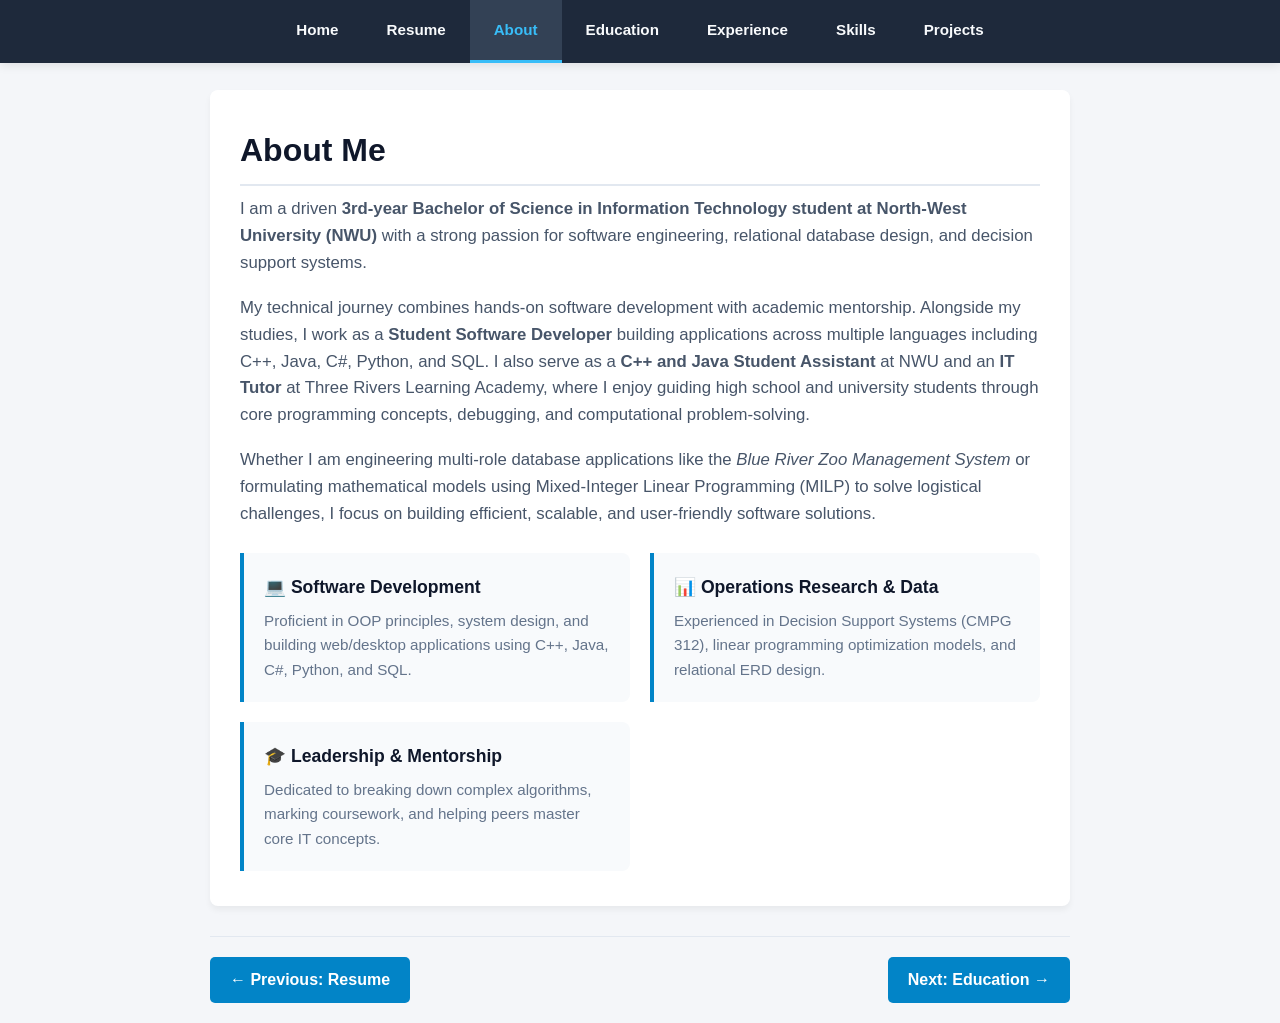
==== About.html @ 1f2f242a "Add files via upload" ====
<!DOCTYPE html>
<html lang="en">
<head>
    <meta charset="UTF-8">
    <meta name="viewport" content="width=device-width, initial-scale=1.0">
    <title>About Me - Virtual CV</title>
    <style>
        * {
            box-sizing: border-box;
            margin: 0;
            padding: 0;
        }

        body {
            font-family: 'Segoe UI', Tahoma, Geneva, Verdana, sans-serif;
            background-color: #f4f6f9;
            color: #333;
            line-height: 1.6;
            padding-top: 70px;
            overflow-x: hidden;
        }

        .container {
            max-width: 900px;
            margin: 0 auto;
            padding: 20px;
        }

        header {
            position: fixed;
            top: 0;
            left: 0;
            width: 100%;
            background-color: #1e293b;
            box-shadow: 0 2px 10px rgba(0,0,0,0.1);
            z-index: 1000;
            animation: slideDown 0.6s cubic-bezier(0.16, 1, 0.3, 1);
        }

        nav {
            display: flex;
            justify-content: center;
            max-width: 900px;
            margin: 0 auto;
        }

        nav a {
            color: #f8fafc;
            text-decoration: none;
            padding: 18px 24px;
            font-weight: 600;
            font-size: 0.95rem;
            transition: all 0.3s ease;
            border-bottom: 3px solid transparent;
        }

        nav a.active, nav a:hover {
            background-color: #334155;
            border-bottom: 3px solid #38bdf8;
            color: #38bdf8;
        }

        .about-card {
            background-color: #ffffff;
            border-radius: 8px;
            padding: 35px 30px;
            box-shadow: 0 4px 6px rgba(0,0,0,0.05);
            margin-bottom: 25px;
            opacity: 0;
            animation: fadeInUp 0.8s cubic-bezier(0.16, 1, 0.3, 1) 0.1s forwards;
            transition: transform 0.3s ease, box-shadow 0.3s ease;
        }

        .about-card:hover {
            transform: translateY(-4px);
            box-shadow: 0 8px 15px rgba(0,0,0,0.08);
        }

        .about-card h1 {
            font-size: 2rem;
            color: #0f172a;
            margin-bottom: 10px;
            border-bottom: 2px solid #e2e8f0;
            padding-bottom: 8px;
        }

        .about-card p {
            color: #475569;
            font-size: 1.05rem;
            margin-bottom: 18px;
        }

        .highlights-grid {
            display: grid;
            grid-template-columns: repeat(auto-fit, minmax(260px, 1fr));
            gap: 20px;
            margin-top: 25px;
        }

        .highlight-box {
            background-color: #f8fafc;
            border-left: 4px solid #0284c7;
            padding: 20px;
            border-radius: 0 8px 8px 0;
            opacity: 0;
            animation: fadeInUp 0.8s cubic-bezier(0.16, 1, 0.3, 1) forwards;
            transition: transform 0.3s ease, box-shadow 0.3s ease, border-left-color 0.3s ease;
        }

        .highlight-box:nth-child(1) { animation-delay: 0.3s; }
        .highlight-box:nth-child(2) { animation-delay: 0.45s; }
        .highlight-box:nth-child(3) { animation-delay: 0.6s; }

        .highlight-box:hover {
            transform: translateY(-4px) translateX(2px);
            box-shadow: 0 6px 12px rgba(0,0,0,0.06);
            border-left-color: #38bdf8;
        }

        .highlight-box h3 {
            color: #0f172a;
            font-size: 1.1rem;
            margin-bottom: 8px;
        }

        .highlight-box p {
            color: #64748b;
            font-size: 0.95rem;
            margin-bottom: 0;
        }

        .page-nav {
            display: flex;
            justify-content: space-between;
            align-items: center;
            margin-top: 30px;
            padding-top: 20px;
            border-top: 1px solid #e2e8f0;
            opacity: 0;
            animation: fadeInUp 0.8s cubic-bezier(0.16, 1, 0.3, 1) 0.7s forwards;
        }

        .btn-nav {
            display: inline-block;
            padding: 10px 20px;
            background-color: #0284c7;
            color: #ffffff;
            text-decoration: none;
            font-weight: 600;
            border-radius: 5px;
            transition: all 0.2s ease;
        }

        .btn-nav:hover {
            background-color: #0369a1;
            transform: translateX(3px);
            box-shadow: 0 4px 10px rgba(2, 132, 199, 0.3);
        }

        @keyframes slideDown {
            from { transform: translateY(-100%); }
            to { transform: translateY(0); }
        }

        @keyframes fadeInUp {
            from {
                opacity: 0;
                transform: translateY(20px);
            }
            to {
                opacity: 1;
                transform: translateY(0);
            }
        }

        @media print {
            header, .page-nav {
                display: none;
            }
            body {
                padding-top: 0;
                background-color: #ffffff;
            }
            .container {
                max-width: 100%;
                padding: 0;
            }
            .about-card, .highlight-box {
                box-shadow: none;
                border: none;
                padding: 15px 0;
                animation: none !important;
                opacity: 1 !important;
                transform: none !important;
            }
        }

        @media (max-width: 600px) {
            nav {
                flex-wrap: wrap;
            }
            nav a {
                padding: 10px 12px;
                font-size: 0.85rem;
            }
        }
    </style>
</head>
<body>

    <header>
        <nav>
            <a href="index.html">Home</a>
            <a href="resume.html">Resume</a>            
            <a href="about.html" class="active">About</a>
            <a href="education.html">Education</a>
            <a href="experience.html">Experience</a>
            <a href="skills.html">Skills</a>
            <a href="projects.html">Projects</a>
        </nav>
    </header>

    <div class="container">

        <div class="about-card">
            <h1>About Me</h1>
            
            <p>
                I am a driven <strong>3rd-year Bachelor of Science in Information Technology student at North-West University (NWU)</strong> with a strong passion for software engineering, relational database design, and decision support systems.
            </p>

            <p>
                My technical journey combines hands-on software development with academic mentorship. Alongside my studies, I work as a <strong>Student Software Developer</strong> building applications across multiple languages including C++, Java, C#, Python, and SQL. I also serve as a <strong>C++ and Java Student Assistant</strong> at NWU and an <strong>IT Tutor</strong> at Three Rivers Learning Academy, where I enjoy guiding high school and university students through core programming concepts, debugging, and computational problem-solving.
            </p>

            <p>
                Whether I am engineering multi-role database applications like the <em>Blue River Zoo Management System</em> or formulating mathematical models using Mixed-Integer Linear Programming (MILP) to solve logistical challenges, I focus on building efficient, scalable, and user-friendly software solutions.
            </p>

            <div class="highlights-grid">
                <div class="highlight-box">
                    <h3>💻 Software Development</h3>
                    <p>Proficient in OOP principles, system design, and building web/desktop applications using C++, Java, C#, Python, and SQL.</p>
                </div>

                <div class="highlight-box">
                    <h3>📊 Operations Research & Data</h3>
                    <p>Experienced in Decision Support Systems (CMPG 312), linear programming optimization models, and relational ERD design.</p>
                </div>

                <div class="highlight-box">
                    <h3>🎓 Leadership & Mentorship</h3>
                    <p>Dedicated to breaking down complex algorithms, marking coursework, and helping peers master core IT concepts.</p>
                </div>
            </div>
        </div>

        <div class="page-nav">
            <a href="resume.html" class="btn-nav">&larr; Previous: Resume</a>
            <a href="education.html" class="btn-nav">Next: Education &rarr;</a>
        </div>

    </div>

</body>
</html>
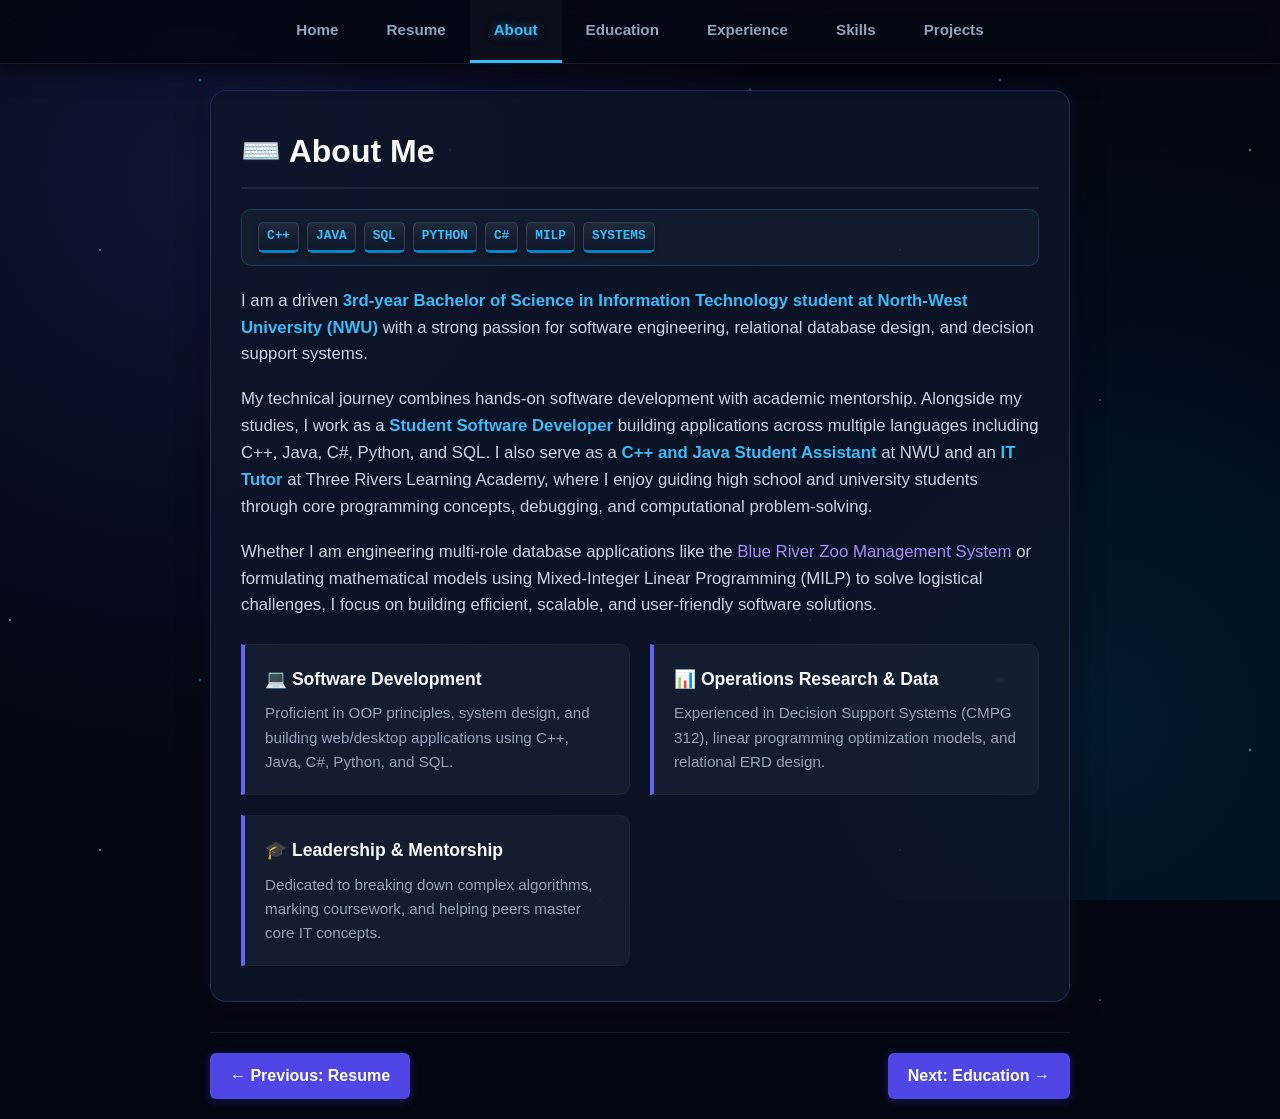
==== commit 4822527c: "Revamp About page styles and animations Updated styles for improved aesthetics and functionality, in" ====
--- a/About.html
+++ b/About.html
@@ -1,266 +1,458 @@
-<!DOCTYPE html>
-<html lang="en">
-<head>
-    <meta charset="UTF-8">
-    <meta name="viewport" content="width=device-width, initial-scale=1.0">
-    <title>About Me - Virtual CV</title>
-    <style>
-        * {
-            box-sizing: border-box;
-            margin: 0;
-            padding: 0;
-        }
-
-        body {
-            font-family: 'Segoe UI', Tahoma, Geneva, Verdana, sans-serif;
-            background-color: #f4f6f9;
-            color: #333;
-            line-height: 1.6;
-            padding-top: 70px;
-            overflow-x: hidden;
-        }
-
-        .container {
-            max-width: 900px;
-            margin: 0 auto;
-            padding: 20px;
-        }
-
-        header {
-            position: fixed;
-            top: 0;
-            left: 0;
-            width: 100%;
-            background-color: #1e293b;
-            box-shadow: 0 2px 10px rgba(0,0,0,0.1);
-            z-index: 1000;
-            animation: slideDown 0.6s cubic-bezier(0.16, 1, 0.3, 1);
-        }
-
-        nav {
-            display: flex;
-            justify-content: center;
-            max-width: 900px;
-            margin: 0 auto;
-        }
-
-        nav a {
-            color: #f8fafc;
-            text-decoration: none;
-            padding: 18px 24px;
-            font-weight: 600;
-            font-size: 0.95rem;
-            transition: all 0.3s ease;
-            border-bottom: 3px solid transparent;
-        }
-
-        nav a.active, nav a:hover {
-            background-color: #334155;
-            border-bottom: 3px solid #38bdf8;
-            color: #38bdf8;
-        }
-
-        .about-card {
-            background-color: #ffffff;
-            border-radius: 8px;
-            padding: 35px 30px;
-            box-shadow: 0 4px 6px rgba(0,0,0,0.05);
-            margin-bottom: 25px;
-            opacity: 0;
-            animation: fadeInUp 0.8s cubic-bezier(0.16, 1, 0.3, 1) 0.1s forwards;
-            transition: transform 0.3s ease, box-shadow 0.3s ease;
-        }
-
-        .about-card:hover {
-            transform: translateY(-4px);
-            box-shadow: 0 8px 15px rgba(0,0,0,0.08);
-        }
-
-        .about-card h1 {
-            font-size: 2rem;
-            color: #0f172a;
-            margin-bottom: 10px;
-            border-bottom: 2px solid #e2e8f0;
-            padding-bottom: 8px;
-        }
-
-        .about-card p {
-            color: #475569;
-            font-size: 1.05rem;
-            margin-bottom: 18px;
-        }
-
-        .highlights-grid {
-            display: grid;
-            grid-template-columns: repeat(auto-fit, minmax(260px, 1fr));
-            gap: 20px;
-            margin-top: 25px;
-        }
-
-        .highlight-box {
-            background-color: #f8fafc;
-            border-left: 4px solid #0284c7;
-            padding: 20px;
-            border-radius: 0 8px 8px 0;
-            opacity: 0;
-            animation: fadeInUp 0.8s cubic-bezier(0.16, 1, 0.3, 1) forwards;
-            transition: transform 0.3s ease, box-shadow 0.3s ease, border-left-color 0.3s ease;
-        }
-
-        .highlight-box:nth-child(1) { animation-delay: 0.3s; }
-        .highlight-box:nth-child(2) { animation-delay: 0.45s; }
-        .highlight-box:nth-child(3) { animation-delay: 0.6s; }
-
-        .highlight-box:hover {
-            transform: translateY(-4px) translateX(2px);
-            box-shadow: 0 6px 12px rgba(0,0,0,0.06);
-            border-left-color: #38bdf8;
-        }
-
-        .highlight-box h3 {
-            color: #0f172a;
-            font-size: 1.1rem;
-            margin-bottom: 8px;
-        }
-
-        .highlight-box p {
-            color: #64748b;
-            font-size: 0.95rem;
-            margin-bottom: 0;
-        }
-
-        .page-nav {
-            display: flex;
-            justify-content: space-between;
-            align-items: center;
-            margin-top: 30px;
-            padding-top: 20px;
-            border-top: 1px solid #e2e8f0;
-            opacity: 0;
-            animation: fadeInUp 0.8s cubic-bezier(0.16, 1, 0.3, 1) 0.7s forwards;
-        }
-
-        .btn-nav {
-            display: inline-block;
-            padding: 10px 20px;
-            background-color: #0284c7;
-            color: #ffffff;
-            text-decoration: none;
-            font-weight: 600;
-            border-radius: 5px;
-            transition: all 0.2s ease;
-        }
-
-        .btn-nav:hover {
-            background-color: #0369a1;
-            transform: translateX(3px);
-            box-shadow: 0 4px 10px rgba(2, 132, 199, 0.3);
-        }
-
-        @keyframes slideDown {
-            from { transform: translateY(-100%); }
-            to { transform: translateY(0); }
-        }
-
-        @keyframes fadeInUp {
-            from {
-                opacity: 0;
-                transform: translateY(20px);
-            }
-            to {
-                opacity: 1;
-                transform: translateY(0);
-            }
-        }
-
-        @media print {
-            header, .page-nav {
-                display: none;
-            }
-            body {
-                padding-top: 0;
-                background-color: #ffffff;
-            }
-            .container {
-                max-width: 100%;
-                padding: 0;
-            }
-            .about-card, .highlight-box {
-                box-shadow: none;
-                border: none;
-                padding: 15px 0;
-                animation: none !important;
-                opacity: 1 !important;
-                transform: none !important;
-            }
-        }
-
-        @media (max-width: 600px) {
-            nav {
-                flex-wrap: wrap;
-            }
-            nav a {
-                padding: 10px 12px;
-                font-size: 0.85rem;
-            }
-        }
-    </style>
-</head>
-<body>
-
-    <header>
-        <nav>
-            <a href="index.html">Home</a>
-            <a href="resume.html">Resume</a>            
-            <a href="about.html" class="active">About</a>
-            <a href="education.html">Education</a>
-            <a href="experience.html">Experience</a>
-            <a href="skills.html">Skills</a>
-            <a href="projects.html">Projects</a>
-        </nav>
-    </header>
-
-    <div class="container">
-
-        <div class="about-card">
-            <h1>About Me</h1>
-            
-            <p>
-                I am a driven <strong>3rd-year Bachelor of Science in Information Technology student at North-West University (NWU)</strong> with a strong passion for software engineering, relational database design, and decision support systems.
-            </p>
-
-            <p>
-                My technical journey combines hands-on software development with academic mentorship. Alongside my studies, I work as a <strong>Student Software Developer</strong> building applications across multiple languages including C++, Java, C#, Python, and SQL. I also serve as a <strong>C++ and Java Student Assistant</strong> at NWU and an <strong>IT Tutor</strong> at Three Rivers Learning Academy, where I enjoy guiding high school and university students through core programming concepts, debugging, and computational problem-solving.
-            </p>
-
-            <p>
-                Whether I am engineering multi-role database applications like the <em>Blue River Zoo Management System</em> or formulating mathematical models using Mixed-Integer Linear Programming (MILP) to solve logistical challenges, I focus on building efficient, scalable, and user-friendly software solutions.
-            </p>
-
-            <div class="highlights-grid">
-                <div class="highlight-box">
-                    <h3>💻 Software Development</h3>
-                    <p>Proficient in OOP principles, system design, and building web/desktop applications using C++, Java, C#, Python, and SQL.</p>
-                </div>
-
-                <div class="highlight-box">
-                    <h3>📊 Operations Research & Data</h3>
-                    <p>Experienced in Decision Support Systems (CMPG 312), linear programming optimization models, and relational ERD design.</p>
-                </div>
-
-                <div class="highlight-box">
-                    <h3>🎓 Leadership & Mentorship</h3>
-                    <p>Dedicated to breaking down complex algorithms, marking coursework, and helping peers master core IT concepts.</p>
-                </div>
-            </div>
-        </div>
-
-        <div class="page-nav">
-            <a href="resume.html" class="btn-nav">&larr; Previous: Resume</a>
-            <a href="education.html" class="btn-nav">Next: Education &rarr;</a>
-        </div>
-
-    </div>
-
-</body>
-</html>+<!DOCTYPE html>
+<html lang="en">
+<head>
+    <meta charset="UTF-8">
+    <meta name="viewport" content="width=device-width, initial-scale=1.0">
+    <title>About Me - Virtual CV</title>
+    <style>
+        * {
+            box-sizing: border-box;
+            margin: 0;
+            padding: 0;
+        }
+
+        ::-webkit-scrollbar {
+            width: 8px;
+        }
+        ::-webkit-scrollbar-track {
+            background: #030712;
+        }
+        ::-webkit-scrollbar-thumb {
+            background: #1e1b4b;
+            border-radius: 4px;
+        }
+        ::-webkit-scrollbar-thumb:hover {
+            background: #38bdf8;
+        }
+
+        body {
+            font-family: 'Segoe UI', Tahoma, Geneva, Verdana, sans-serif;
+            background-color: #030712;
+            color: #f1f5f9;
+            line-height: 1.6;
+            padding-top: 70px;
+            overflow-x: hidden;
+            position: relative;
+            min-height: 100vh;
+        }
+
+        .starfield {
+            position: fixed;
+            top: 0;
+            left: 0;
+            width: 100%;
+            height: 100%;
+            pointer-events: none;
+            z-index: -1;
+            background: 
+                radial-gradient(circle at 15% 20%, rgba(99, 102, 241, 0.15) 0%, transparent 45%),
+                radial-gradient(circle at 85% 80%, rgba(14, 165, 233, 0.12) 0%, transparent 45%),
+                radial-gradient(circle at 50% 50%, rgba(3, 7, 18, 0.95) 0%, #030712 100%);
+        }
+
+        .starfield::before {
+            content: "";
+            position: absolute;
+            top: 0;
+            left: 0;
+            width: 200%;
+            height: 200%;
+            background-image: 
+                radial-gradient(1.5px 1.5px at 10px 20px, #ffffff, rgba(0,0,0,0)),
+                radial-gradient(1.5px 1.5px at 100px 250px, #e0e7ff, rgba(0,0,0,0)),
+                radial-gradient(2px 2px at 200px 80px, #38bdf8, rgba(0,0,0,0)),
+                radial-gradient(1px 1px at 300px 400px, #ffffff, rgba(0,0,0,0)),
+                radial-gradient(2px 2px at 450px 150px, #a5b4fc, rgba(0,0,0,0)),
+                radial-gradient(1px 1px at 600px 300px, #ffffff, rgba(0,0,0,0)),
+                radial-gradient(2px 2px at 750px 90px, #38bdf8, rgba(0,0,0,0)),
+                radial-gradient(1.5px 1.5px at 900px 500px, #e0e7ff, rgba(0,0,0,0));
+            background-repeat: repeat;
+            background-size: 800px 600px;
+            opacity: 0.7;
+            animation: twinkle 6s ease-in-out infinite alternate;
+        }
+
+        .tech-shower {
+            position: fixed;
+            top: 0;
+            left: 0;
+            width: 100%;
+            height: 100%;
+            pointer-events: none;
+            z-index: -1;
+            overflow: hidden;
+            font-family: 'Consolas', 'Courier New', monospace;
+        }
+
+        .falling-key {
+            position: absolute;
+            top: -60px;
+            color: #38bdf8;
+            font-size: 0.85rem;
+            font-weight: bold;
+            opacity: 0;
+            text-shadow: 0 0 8px rgba(56, 189, 248, 0.8);
+            animation: fallKey 6s linear infinite;
+        }
+
+        .falling-key:nth-child(1) { left: 8%; animation-duration: 5.2s; animation-delay: 0s; }
+        .falling-key:nth-child(2) { left: 22%; animation-duration: 7s; animation-delay: 1.8s; color: #818cf8; }
+        .falling-key:nth-child(3) { left: 38%; animation-duration: 4.8s; animation-delay: 0.5s; }
+        .falling-key:nth-child(4) { left: 52%; animation-duration: 6.5s; animation-delay: 2.3s; color: #a78bfa; }
+        .falling-key:nth-child(5) { left: 68%; animation-duration: 5.5s; animation-delay: 0.2s; }
+        .falling-key:nth-child(6) { left: 82%; animation-duration: 7.2s; animation-delay: 3.1s; color: #38bdf8; }
+        .falling-key:nth-child(7) { left: 94%; animation-duration: 5.8s; animation-delay: 1.2s; }
+
+        .container {
+            max-width: 900px;
+            margin: 0 auto;
+            padding: 20px;
+        }
+
+        header {
+            position: fixed;
+            top: 0;
+            left: 0;
+            width: 100%;
+            background-color: rgba(3, 7, 18, 0.85);
+            backdrop-filter: blur(12px);
+            -webkit-backdrop-filter: blur(12px);
+            border-bottom: 1px solid rgba(255, 255, 255, 0.08);
+            box-shadow: 0 4px 20px rgba(0, 0, 0, 0.6);
+            z-index: 1000;
+            animation: slideDown 0.6s cubic-bezier(0.16, 1, 0.3, 1);
+        }
+
+        nav {
+            display: flex;
+            justify-content: center;
+            max-width: 900px;
+            margin: 0 auto;
+        }
+
+        nav a {
+            color: #94a3b8;
+            text-decoration: none;
+            padding: 18px 24px;
+            font-weight: 600;
+            font-size: 0.95rem;
+            transition: all 0.3s ease;
+            border-bottom: 3px solid transparent;
+        }
+
+        nav a.active, nav a:hover {
+            background-color: rgba(255, 255, 255, 0.03);
+            border-bottom: 3px solid #38bdf8;
+            color: #38bdf8;
+            text-shadow: 0 0 10px rgba(56, 189, 248, 0.5);
+        }
+
+        .about-card {
+            background-color: rgba(15, 23, 42, 0.78);
+            border: 1px solid rgba(99, 102, 241, 0.25);
+            border-radius: 16px;
+            padding: 35px 30px;
+            box-shadow: 0 10px 30px rgba(0, 0, 0, 0.5), 0 0 20px rgba(99, 102, 241, 0.12);
+            margin-bottom: 25px;
+            opacity: 0;
+            animation: fadeInUp 0.8s cubic-bezier(0.16, 1, 0.3, 1) 0.1s forwards;
+            transition: transform 0.3s ease, box-shadow 0.3s ease, border-color 0.3s ease;
+        }
+
+        .about-card:hover {
+            transform: translateY(-4px);
+            border-color: rgba(56, 189, 248, 0.45);
+            box-shadow: 0 15px 35px rgba(0, 0, 0, 0.6), 0 0 30px rgba(56, 189, 248, 0.22);
+        }
+
+        .about-card h1 {
+            font-size: 2rem;
+            color: #f8fafc;
+            margin-bottom: 15px;
+            border-bottom: 2px solid rgba(255, 255, 255, 0.08);
+            padding-bottom: 10px;
+            display: flex;
+            align-items: center;
+            gap: 10px;
+        }
+
+        .about-card p {
+            color: #cbd5e1;
+            font-size: 1.05rem;
+            margin-bottom: 18px;
+        }
+
+        .about-card p strong {
+            color: #38bdf8;
+        }
+
+        .about-card p em {
+            color: #a78bfa;
+            font-style: normal;
+        }
+
+        .tech-keys-bar {
+            display: flex;
+            flex-wrap: wrap;
+            gap: 8px;
+            margin: 20px 0 22px 0;
+            padding: 12px 16px;
+            background: rgba(30, 41, 59, 0.4);
+            border: 1px solid rgba(56, 189, 248, 0.2);
+            border-radius: 10px;
+        }
+
+        .key-cap {
+            display: inline-block;
+            background: linear-gradient(180deg, #1e293b, #0f172a);
+            border: 1px solid rgba(255, 255, 255, 0.15);
+            border-bottom: 3px solid #0284c7;
+            color: #38bdf8;
+            font-family: 'Consolas', 'Courier New', monospace;
+            font-weight: 700;
+            font-size: 0.8rem;
+            padding: 3px 8px;
+            border-radius: 5px;
+            box-shadow: 0 2px 4px rgba(0,0,0,0.4);
+            transition: all 0.2s ease;
+        }
+
+        .key-cap:hover {
+            transform: translateY(-2px);
+            border-bottom-color: #38bdf8;
+            color: #ffffff;
+            box-shadow: 0 4px 10px rgba(56, 189, 248, 0.4);
+        }
+
+        .highlights-grid {
+            display: grid;
+            grid-template-columns: repeat(auto-fit, minmax(260px, 1fr));
+            gap: 20px;
+            margin-top: 25px;
+        }
+
+        .highlight-box {
+            background-color: rgba(30, 41, 59, 0.5);
+            border-left: 4px solid #6366f1;
+            border-top: 1px solid rgba(255, 255, 255, 0.04);
+            border-right: 1px solid rgba(255, 255, 255, 0.04);
+            border-bottom: 1px solid rgba(255, 255, 255, 0.04);
+            padding: 20px;
+            border-radius: 0 10px 10px 0;
+            opacity: 0;
+            animation: fadeInUp 0.8s cubic-bezier(0.16, 1, 0.3, 1) forwards;
+            transition: transform 0.3s ease, box-shadow 0.3s ease, border-left-color 0.3s ease, background-color 0.3s ease;
+        }
+
+        .highlight-box:nth-child(1) { animation-delay: 0.3s; }
+        .highlight-box:nth-child(2) { animation-delay: 0.45s; }
+        .highlight-box:nth-child(3) { animation-delay: 0.6s; }
+
+        .highlight-box:hover {
+            transform: translateY(-4px) translateX(2px);
+            box-shadow: 0 8px 20px rgba(0,0,0,0.4), 0 0 15px rgba(56, 189, 248, 0.2);
+            border-left-color: #38bdf8;
+            background-color: rgba(30, 41, 59, 0.85);
+        }
+
+        .highlight-box h3 {
+            color: #f8fafc;
+            font-size: 1.1rem;
+            margin-bottom: 8px;
+        }
+
+        .highlight-box p {
+            color: #94a3b8;
+            font-size: 0.95rem;
+            margin-bottom: 0;
+        }
+
+        .page-nav {
+            display: flex;
+            justify-content: space-between;
+            align-items: center;
+            margin-top: 30px;
+            padding-top: 20px;
+            border-top: 1px solid rgba(255, 255, 255, 0.08);
+            opacity: 0;
+            animation: fadeInUp 0.8s cubic-bezier(0.16, 1, 0.3, 1) 0.7s forwards;
+        }
+
+        .btn-nav {
+            display: inline-block;
+            padding: 10px 20px;
+            background-color: #4f46e5;
+            color: #ffffff;
+            text-decoration: none;
+            font-weight: 600;
+            border-radius: 6px;
+            transition: all 0.25s ease;
+            box-shadow: 0 2px 10px rgba(79, 70, 229, 0.3);
+        }
+
+        .btn-nav:hover {
+            background-color: #0284c7;
+            transform: translateX(3px);
+            box-shadow: 0 4px 15px rgba(2, 132, 199, 0.5);
+        }
+
+        /* --- KEYFRAME ANIMATIONS --- */
+        @keyframes twinkle {
+            0% { opacity: 0.3; }
+            100% { opacity: 0.8; }
+        }
+
+        @keyframes fallKey {
+            0% {
+                transform: translateY(0);
+                opacity: 0;
+            }
+            15% {
+                opacity: 0.9;
+            }
+            85% {
+                opacity: 0.6;
+            }
+            100% {
+                transform: translateY(115vh);
+                opacity: 0;
+            }
+        }
+
+        @keyframes slideDown {
+            from { transform: translateY(-100%); }
+            to { transform: translateY(0); }
+        }
+
+        @keyframes fadeInUp {
+            from {
+                opacity: 0;
+                transform: translateY(20px);
+            }
+            to {
+                opacity: 1;
+                transform: translateY(0);
+            }
+        }
+
+        @media print {
+            header, .page-nav, .starfield, .tech-shower, .tech-keys-bar {
+                display: none !important;
+            }
+            body {
+                padding-top: 0;
+                background-color: #ffffff;
+                color: #000000;
+            }
+            .container {
+                max-width: 100%;
+                padding: 0;
+            }
+            .about-card, .highlight-box {
+                background-color: #ffffff;
+                box-shadow: none;
+                border: none;
+                padding: 15px 0;
+                animation: none !important;
+                opacity: 1 !important;
+                transform: none !important;
+            }
+            .about-card h1, .highlight-box h3 {
+                color: #000000;
+            }
+            .about-card p, .highlight-box p {
+                color: #333333;
+            }
+        }
+
+        @media (max-width: 600px) {
+            nav {
+                flex-wrap: wrap;
+            }
+            nav a {
+                padding: 10px 12px;
+                font-size: 0.85rem;
+            }
+        }
+    </style>
+</head>
+<body>
+
+    <div class="starfield"></div>
+
+    <div class="tech-shower">
+        <div class="falling-key">[CTRL] 1 0 1</div>
+        <div class="falling-key">&lt;/&gt; { C++ }</div>
+        <div class="falling-key">[ALT] SELECT *</div>
+        <div class="falling-key">[ESC] 0 1 0 1</div>
+        <div class="falling-key">java.util.*</div>
+        <div class="falling-key">[SHIFT] MILP</div>
+        <div class="falling-key">0 1 1 0 [ENTER]</div>
+    </div>
+
+    <header>
+        <nav>
+            <a href="index.html">Home</a>
+            <a href="resume.html">Resume</a>            
+            <a href="about.html" class="active">About</a>
+            <a href="education.html">Education</a>
+            <a href="experience.html">Experience</a>
+            <a href="skills.html">Skills</a>
+            <a href="projects.html">Projects</a>
+        </nav>
+    </header>
+
+    <div class="container">
+
+        <div class="about-card">
+            <h1>⌨️ About Me</h1>
+            
+            <div class="tech-keys-bar">
+                <span class="key-cap">C++</span>
+                <span class="key-cap">JAVA</span>
+                <span class="key-cap">SQL</span>
+                <span class="key-cap">PYTHON</span>
+                <span class="key-cap">C#</span>
+                <span class="key-cap">MILP</span>
+                <span class="key-cap">SYSTEMS</span>
+            </div>
+
+            <p>
+                I am a driven <strong>3rd-year Bachelor of Science in Information Technology student at North-West University (NWU)</strong> with a strong passion for software engineering, relational database design, and decision support systems.
+            </p>
+
+            <p>
+                My technical journey combines hands-on software development with academic mentorship. Alongside my studies, I work as a <strong>Student Software Developer</strong> building applications across multiple languages including C++, Java, C#, Python, and SQL. I also serve as a <strong>C++ and Java Student Assistant</strong> at NWU and an <strong>IT Tutor</strong> at Three Rivers Learning Academy, where I enjoy guiding high school and university students through core programming concepts, debugging, and computational problem-solving.
+            </p>
+
+            <p>
+                Whether I am engineering multi-role database applications like the <em>Blue River Zoo Management System</em> or formulating mathematical models using Mixed-Integer Linear Programming (MILP) to solve logistical challenges, I focus on building efficient, scalable, and user-friendly software solutions.
+            </p>
+
+            <div class="highlights-grid">
+                <div class="highlight-box">
+                    <h3>💻 Software Development</h3>
+                    <p>Proficient in OOP principles, system design, and building web/desktop applications using C++, Java, C#, Python, and SQL.</p>
+                </div>
+
+                <div class="highlight-box">
+                    <h3>📊 Operations Research & Data</h3>
+                    <p>Experienced in Decision Support Systems (CMPG 312), linear programming optimization models, and relational ERD design.</p>
+                </div>
+
+                <div class="highlight-box">
+                    <h3>🎓 Leadership & Mentorship</h3>
+                    <p>Dedicated to breaking down complex algorithms, marking coursework, and helping peers master core IT concepts.</p>
+                </div>
+            </div>
+        </div>
+
+        <div class="page-nav">
+            <a href="resume.html" class="btn-nav">&larr; Previous: Resume</a>
+            <a href="education.html" class="btn-nav">Next: Education &rarr;</a>
+        </div>
+
+    </div>
+
+</body>
+</html>
